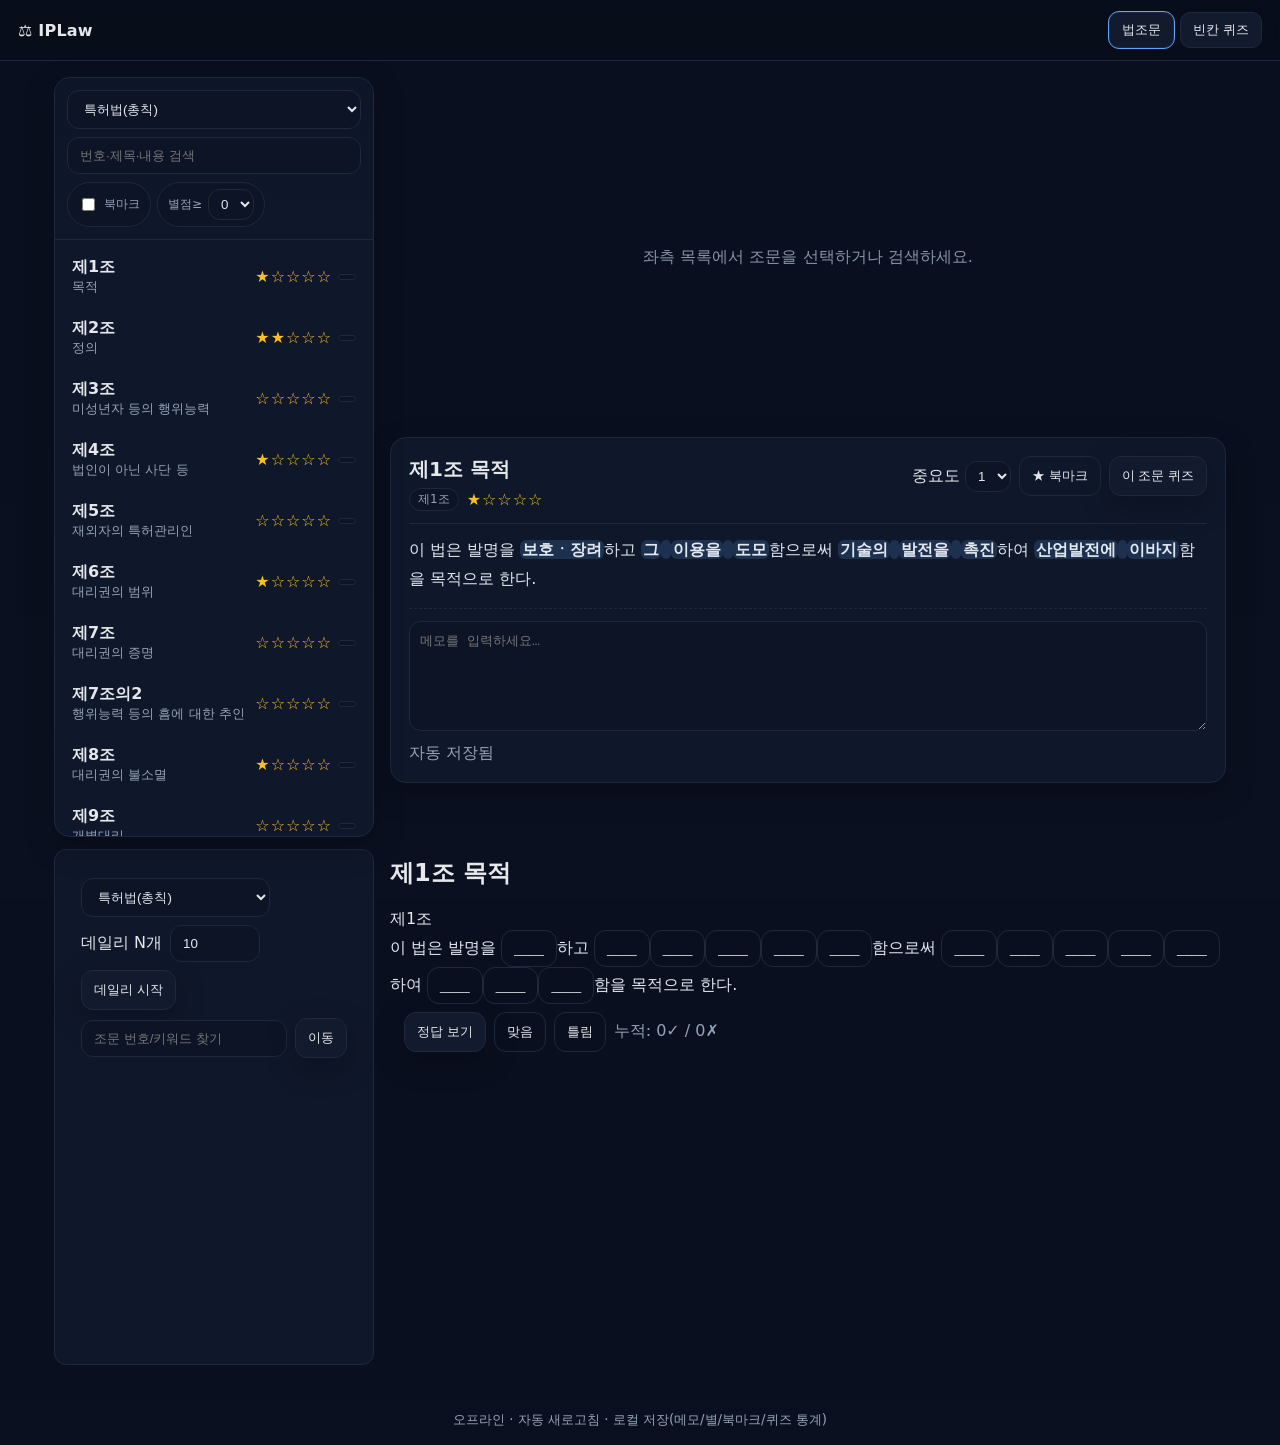
==== index.html @ 80c0fd1c "Add files via upload" ====
<!doctype html>
<html lang="ko">
<head>
  <meta charset="utf-8">
  <meta name="viewport" content="width=device-width, initial-scale=1, viewport-fit=cover">
  <title>IPLaw PWA</title>
  <link rel="manifest" href="./manifest.json">
  <meta name="theme-color" content="#0b1020">
  <meta name="apple-mobile-web-app-capable" content="yes">
  <meta name="apple-mobile-web-app-status-bar-style" content="black-translucent">
  <meta name="apple-mobile-web-app-title" content="IPLaw">
  <link rel="apple-touch-icon" href="./icons/icon-192.png">
  <link rel="stylesheet" href="./styles.css">
</head>
<body>
  <header class="topbar">
    <div class="brand">⚖️ IPLaw</div>
    <nav class="tabs">
      <button class="tab active" data-goto="statutes">법조문</button>
      <button class="tab" data-goto="cloze">빈칸 퀴즈</button>
      <button id="installBtn" class="btn ghost" hidden>설치</button>
    </nav>
  </header>

  <main class="wrap">
    <!-- 법조문 모드 -->
    <section id="screen-statutes" class="screen">
      <aside class="sidebar">
        <div class="side-header">
          <select id="lawSelect" class="input">
            <option value="patent" selected>특허법(총칙)</option>
            <option value="trademark" disabled>상표법(추가 예정)</option>
            <option value="design" disabled>디자인보호법(추가 예정)</option>
          </select>
          <input id="searchInput" class="input" placeholder="번호·제목·내용 검색">
          <div class="filters">
            <label class="chip"><input type="checkbox" id="onlyBookmarks"> 북마크</label>
            <label class="chip">별점≥
              <select id="minStars" class="input input-compact">
                <option value="0" selected>0</option><option>1</option><option>2</option><option>3</option><option>4</option><option>5</option>
              </select>
            </label>
          </div>
        </div>
        <div id="toc" class="toc"></div>
      </aside>

      <section class="content">
        <div class="empty">
          좌측 목록에서 조문을 선택하거나 검색하세요.
        </div>
        <article id="viewer" class="viewer" hidden>
          <div class="article-head">
            <div class="title">
              <h1 id="aTitle">제0조 제목</h1>
              <div class="meta">
                <span class="badge" id="aId">ID</span>
                <span class="stars" id="aStars">☆☆☆☆☆</span>
              </div>
            </div>
            <div class="actions">
              <label class="starset">중요도
                <select id="starSelect" class="input input-compact">
                  <option>0</option><option>1</option><option>2</option><option>3</option><option>4</option><option>5</option>
                </select>
              </label>
              <button id="bmBtn" class="btn ghost">★ 북마크</button>
              <button id="toQuiz" class="btn">이 조문 퀴즈</button>
            </div>
          </div>
          <div id="aBody" class="body"></div>
          <div class="note-area">
            <textarea id="noteInput" class="textarea" placeholder="메모를 입력하세요…"></textarea>
            <div class="note-row">
              <span id="noteStatus" class="muted">자동 저장됨</span>
              <div class="spacer"></div>
            </div>
          </div>
        </article>
      </section>
    </section>

    <!-- 빈칸 퀴즈 모드 -->
    <section id="screen-cloze" class="screen" hidden>
      <div class="panel">
        <div class="row gap wrap">
          <select id="lawSelectQuiz" class="input">
            <option value="patent" selected>특허법(총칙)</option>
            <option value="trademark" disabled>상표법(추가 예정)</option>
            <option value="design" disabled>디자인보호법(추가 예정)</option>
          </select>
          <label class="row gap"><span>데일리 N개</span>
            <input type="number" id="dailyCount" class="input" min="1" value="10" style="width:90px" />
          </label>
          <button id="startDaily" class="btn">데일리 시작</button>
          <input id="searchQuiz" class="input flex" placeholder="조문 번호/키워드 찾기" />
          <button id="gotoArticleQuiz" class="btn">이동</button>
        </div>
      </div>
      <article class="content">
        <div id="quizView" class="article"></div>
        <div class="row gap wrap" style="margin-top:8px">
          <button id="revealBtn" class="btn">정답 보기</button>
          <button id="markCorrect" class="btn ghost">맞음</button>
          <button id="markWrong" class="btn ghost">틀림</button>
          <span id="stats" class="muted"></span>
        </div>
      </article>
    </section>
  </main>

  <footer class="footer">
    <small>오프라인 · 자동 새로고침 · 로컬 저장(메모/별/북마크/퀴즈 통계)</small>
  </footer>

  <script type="module" src="./app.js"></script>
</body>
</html>
---- styles.css ----
:root{
  --bg:#0b1020; --card:#0f172a; --line:#1e293b; --fg:#e5e7eb; --muted:#94a3b8;
  --accent:#60a5fa; --ok:#22c55e; --warn:#f59e0b; --shadow:0 10px 30px rgba(0,0,0,.25);
}
*{box-sizing:border-box}
html,body{height:100%}
body{margin:0;background:linear-gradient(180deg,#0a0f1f 0%, #0b1020 100%);color:var(--fg);font-family:system-ui,-apple-system,Segoe UI,Roboto,Noto Sans KR,sans-serif;-webkit-font-smoothing:antialiased}
.topbar{position:sticky;top:0;z-index:10;display:flex;align-items:center;justify-content:space-between;padding:12px 18px;border-bottom:1px solid var(--line);backdrop-filter:blur(8px);background:rgba(8,12,24,.6)}
.brand{font-weight:800;letter-spacing:.2px}
.tabs{display:flex;gap:6px;align-items:center}
.tab{background:#121a2d;border:1px solid var(--line);color:var(--fg);padding:8px 12px;border-radius:10px;cursor:pointer}
.tab.active{outline:1px solid var(--accent)}
.btn{background:#121a2d;border:1px solid var(--line);color:var(--fg);padding:10px 12px;border-radius:12px;cursor:pointer;box-shadow:var(--shadow)}
.btn.ghost{background:transparent;box-shadow:none}
.input{background:#0c1426;border:1px solid var(--line);color:var(--fg);padding:10px 12px;border-radius:12px}
.input-compact{padding:6px 8px}
.wrap{max-width:1200px;margin:16px auto;padding:0 14px}
.screen{display:grid;grid-template-columns:320px 1fr;gap:16px}
.sidebar{background:var(--card);border:1px solid var(--line);border-radius:16px;overflow:hidden;box-shadow:var(--shadow);height:calc(100vh - 140px);position:sticky;top:76px;display:flex;flex-direction:column}
.side-header{padding:12px;display:grid;gap:8px;border-bottom:1px solid var(--line);background:linear-gradient(180deg,#0d1529 0,#0f172a 100%)}
.filters{display:flex;gap:6px;flex-wrap:wrap}
.chip{display:flex;align-items:center;gap:6px;background:#0c1426;border:1px solid var(--line);border-radius:999px;padding:6px 10px;font-size:12px;color:var(--muted)}
.toc{padding:6px;overflow:auto}
.toc-item{display:flex;align-items:center;justify-content:space-between;gap:8px;padding:10px;border-radius:12px;border:1px solid transparent;cursor:pointer}
.toc-item:hover{background:#0c1426;border-color:#132036}
.toc-title{display:flex;flex-direction:column}
.toc-title small{color:var(--muted)}
.badge{display:inline-flex;align-items:center;gap:6px;background:#0c1426;border:1px solid var(--line);color:var(--muted);border-radius:999px;padding:2px 8px;font-size:12px}
.stars{color:#fbbf24;letter-spacing:1px}
.content{min-height:60vh}
.content .empty{display:grid;place-items:center;height:40vh;color:var(--muted);opacity:.9}
.viewer{background:var(--card);border:1px solid var(--line);border-radius:16px;box-shadow:var(--shadow);padding:18px}
.article-head{display:flex;align-items:flex-start;justify-content:space-between;gap:12px;border-bottom:1px solid var(--line);padding-bottom:12px;margin-bottom:12px}
.title h1{margin:0 0 6px 0;font-size:20px;line-height:1.3}
.meta{display:flex;gap:8px;align-items:center}
.actions{display:flex;gap:8px;align-items:center}
.body{line-height:1.8;font-size:16px;color:#e2e8f0}
/* Remove highlight visuals completely */
.hl, .hl-blue, .hl-green, .hl-yellow, .hl-red { background: transparent !important; box-shadow: none !important; padding: 0 !important; }
.body b{background:rgba(96,165,250,.18);padding:0 2px;border-radius:6px}
.note-area{margin-top:14px;border-top:1px dashed var(--line);padding-top:12px}
.textarea{width:100%;min-height:110px;background:#0c1426;border:1px solid var(--line);color:var(--fg);border-radius:12px;padding:10px}
.note-row{display:flex;align-items:center;gap:8px;margin-top:8px}
.muted{color:var(--muted)}
.spacer{flex:1}
.footer{padding:16px;text-align:center;color:var(--muted)}
.panel{background:var(--card);border:1px solid var(--line);border-radius:12px;padding:12px;margin:12px 0}
.row{display:flex;align-items:center}.gap{gap:8px}.wrap{flex-wrap:wrap}.flex{flex:1}
@media (max-width:980px){.screen{grid-template-columns:1fr} .sidebar{position:static;height:auto}}
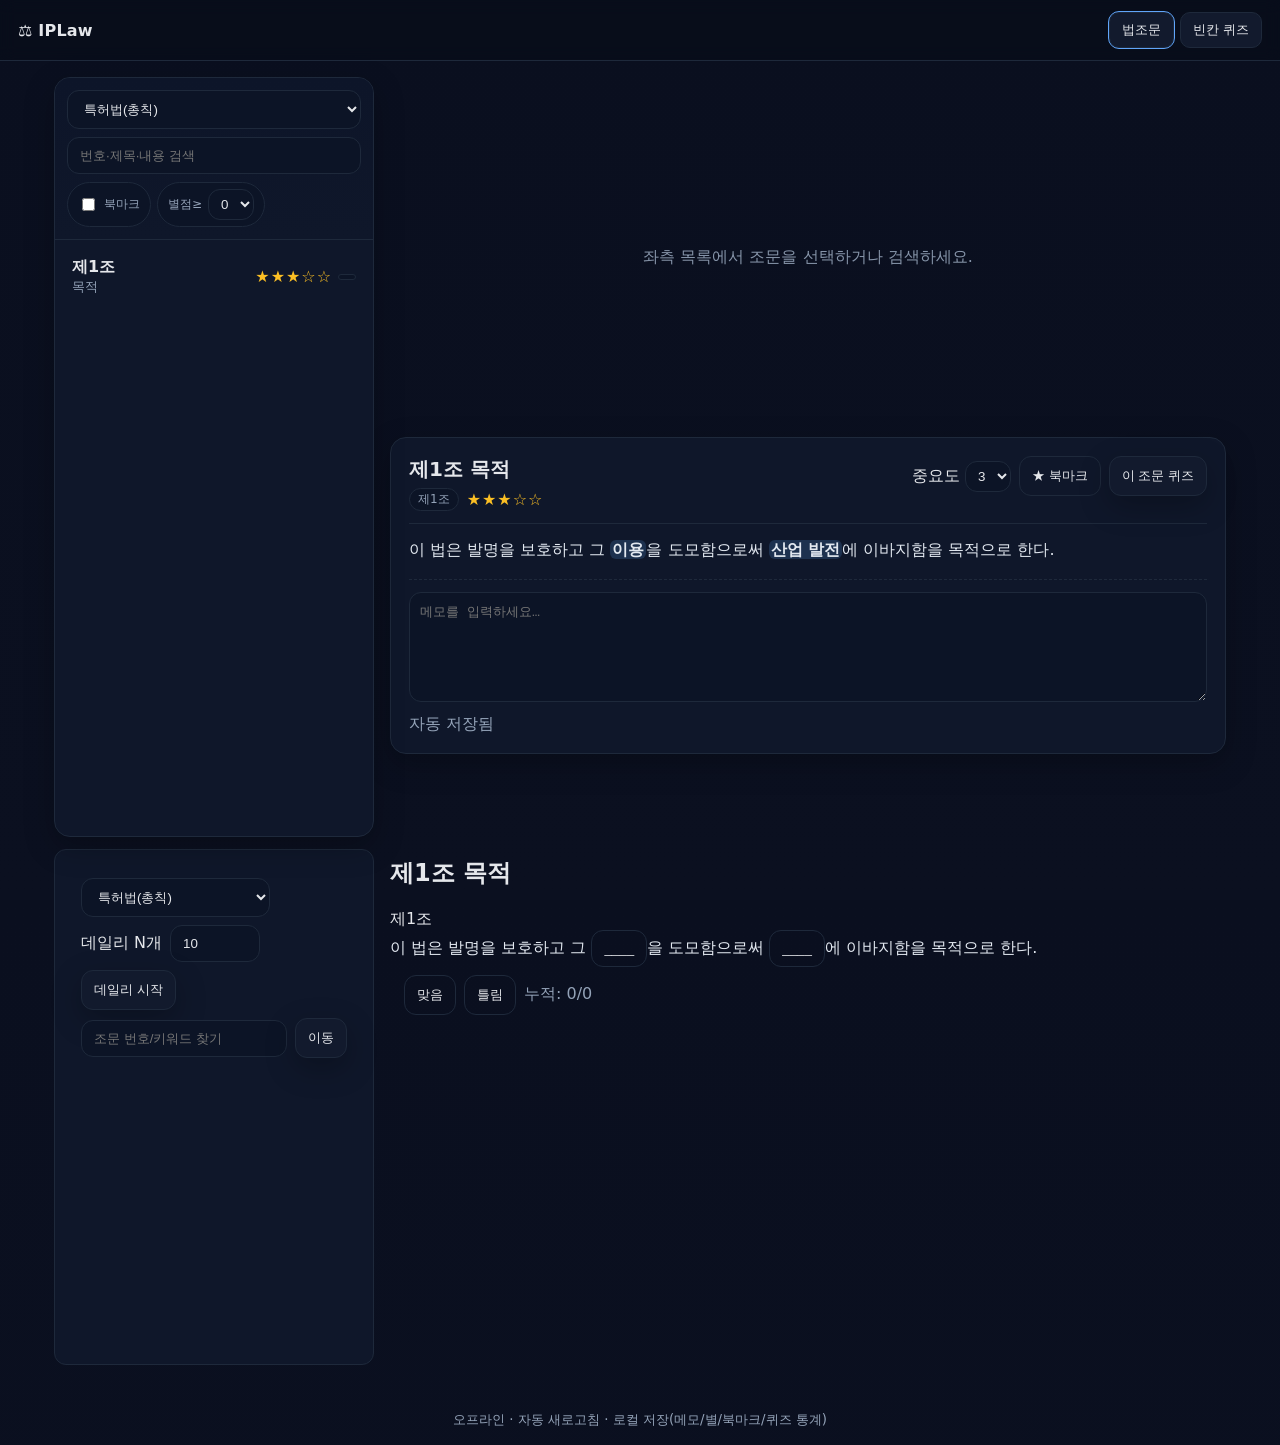
==== commit 620828f3: "Add files via upload" ====
--- a/index.html
+++ b/index.html
@@ -3,7 +3,7 @@
 <head>
   <meta charset="utf-8">
   <meta name="viewport" content="width=device-width, initial-scale=1, viewport-fit=cover">
-  <title>IPLaw PWA</title>
+  <title>IPLaw</title>
   <link rel="manifest" href="./manifest.json">
   <meta name="theme-color" content="#0b1020">
   <meta name="apple-mobile-web-app-capable" content="yes">
@@ -18,12 +18,11 @@
     <nav class="tabs">
       <button class="tab active" data-goto="statutes">법조문</button>
       <button class="tab" data-goto="cloze">빈칸 퀴즈</button>
-      <button id="installBtn" class="btn ghost" hidden>설치</button>
     </nav>
   </header>
 
   <main class="wrap">
-    <!-- 법조문 모드 -->
+    <!-- 법조문 모드: 오직 법조문만 -->
     <section id="screen-statutes" class="screen">
       <aside class="sidebar">
         <div class="side-header">
@@ -46,9 +45,7 @@
       </aside>
 
       <section class="content">
-        <div class="empty">
-          좌측 목록에서 조문을 선택하거나 검색하세요.
-        </div>
+        <div class="empty">좌측 목록에서 조문을 선택하거나 검색하세요.</div>
         <article id="viewer" class="viewer" hidden>
           <div class="article-head">
             <div class="title">
@@ -80,7 +77,7 @@
       </section>
     </section>
 
-    <!-- 빈칸 퀴즈 모드 -->
+    <!-- 빈칸 퀴즈 모드: 오직 빈칸만 (원문 텍스트 동시 표시 금지) -->
     <section id="screen-cloze" class="screen" hidden>
       <div class="panel">
         <div class="row gap wrap">
@@ -100,7 +97,6 @@
       <article class="content">
         <div id="quizView" class="article"></div>
         <div class="row gap wrap" style="margin-top:8px">
-          <button id="revealBtn" class="btn">정답 보기</button>
           <button id="markCorrect" class="btn ghost">맞음</button>
           <button id="markWrong" class="btn ghost">틀림</button>
           <span id="stats" class="muted"></span>
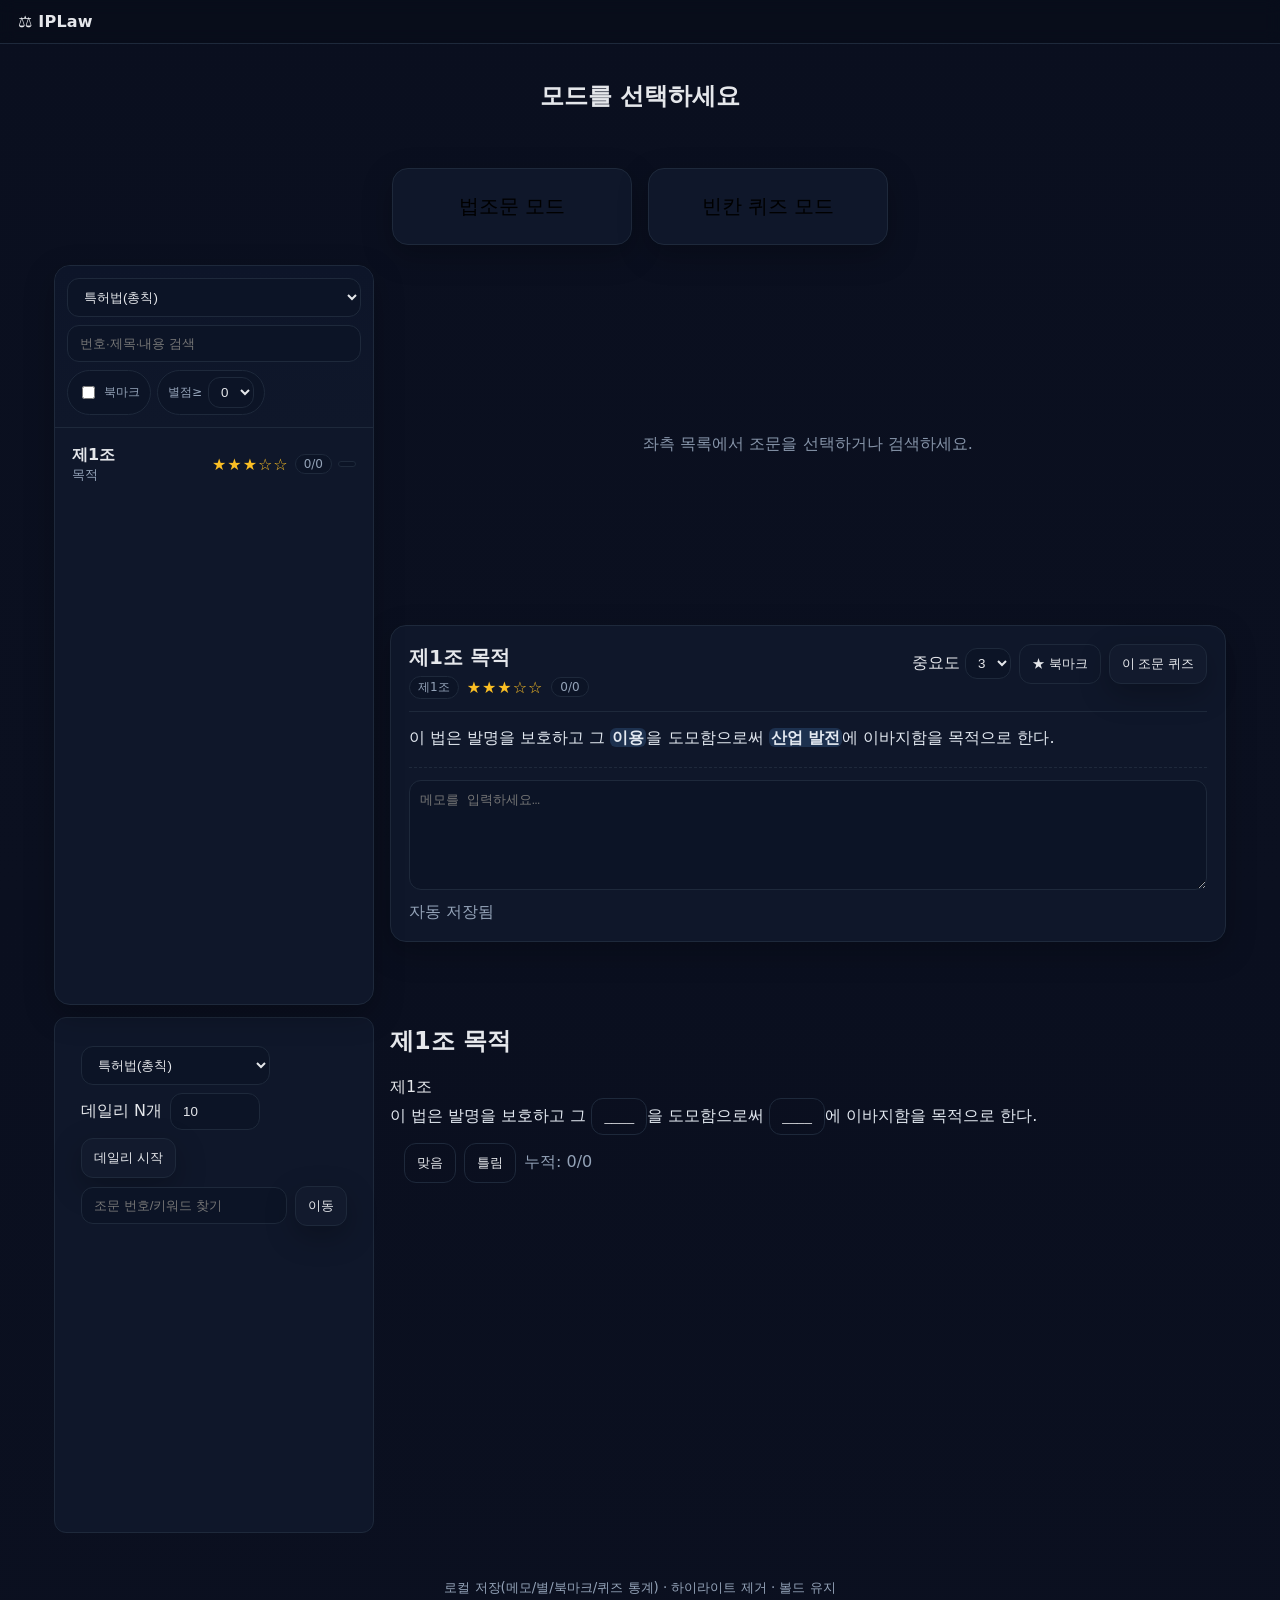
==== commit 77be9338: "Add files via upload" ====
--- a/index.html
+++ b/index.html
@@ -2,28 +2,28 @@
 <html lang="ko">
 <head>
   <meta charset="utf-8">
-  <meta name="viewport" content="width=device-width, initial-scale=1, viewport-fit=cover">
+  <meta name="viewport" content="width=device-width, initial-scale=1">
   <title>IPLaw</title>
-  <link rel="manifest" href="./manifest.json">
-  <meta name="theme-color" content="#0b1020">
-  <meta name="apple-mobile-web-app-capable" content="yes">
-  <meta name="apple-mobile-web-app-status-bar-style" content="black-translucent">
-  <meta name="apple-mobile-web-app-title" content="IPLaw">
-  <link rel="apple-touch-icon" href="./icons/icon-192.png">
-  <link rel="stylesheet" href="./styles.css">
+  <link rel="stylesheet" href="./styles.css?v=1">
 </head>
 <body>
   <header class="topbar">
+    <button id="backBtn" class="btn ghost" hidden>← 뒤로</button>
     <div class="brand">⚖️ IPLaw</div>
-    <nav class="tabs">
-      <button class="tab active" data-goto="statutes">법조문</button>
-      <button class="tab" data-goto="cloze">빈칸 퀴즈</button>
-    </nav>
   </header>
 
   <main class="wrap">
-    <!-- 법조문 모드: 오직 법조문만 -->
-    <section id="screen-statutes" class="screen">
+    <!-- 홈: 모드 선택 -->
+    <section id="screen-home" class="screen center">
+      <h1>모드를 선택하세요</h1>
+      <div class="grid2">
+        <button id="goStatutes" class="card big">법조문 모드</button>
+        <button id="goCloze" class="card big">빈칸 퀴즈 모드</button>
+      </div>
+    </section>
+
+    <!-- 법조문 모드 -->
+    <section id="screen-statutes" class="screen" hidden>
       <aside class="sidebar">
         <div class="side-header">
           <select id="lawSelect" class="input">
@@ -53,6 +53,7 @@
               <div class="meta">
                 <span class="badge" id="aId">ID</span>
                 <span class="stars" id="aStars">☆☆☆☆☆</span>
+                <span class="badge" id="aQuizStats">0/0</span>
               </div>
             </div>
             <div class="actions">
@@ -77,7 +78,7 @@
       </section>
     </section>
 
-    <!-- 빈칸 퀴즈 모드: 오직 빈칸만 (원문 텍스트 동시 표시 금지) -->
+    <!-- 빈칸 퀴즈 모드 -->
     <section id="screen-cloze" class="screen" hidden>
       <div class="panel">
         <div class="row gap wrap">
@@ -106,9 +107,9 @@
   </main>
 
   <footer class="footer">
-    <small>오프라인 · 자동 새로고침 · 로컬 저장(메모/별/북마크/퀴즈 통계)</small>
+    <small>로컬 저장(메모/별/북마크/퀴즈 통계) · 하이라이트 제거 · 볼드 유지</small>
   </footer>
 
-  <script type="module" src="./app.js"></script>
+  <script type="module" src="./app.js?v=1"></script>
 </body>
 </html>
--- a/styles.css
+++ b/styles.css
@@ -5,18 +5,19 @@
 *{box-sizing:border-box}
 html,body{height:100%}
 body{margin:0;background:linear-gradient(180deg,#0a0f1f 0%, #0b1020 100%);color:var(--fg);font-family:system-ui,-apple-system,Segoe UI,Roboto,Noto Sans KR,sans-serif;-webkit-font-smoothing:antialiased}
-.topbar{position:sticky;top:0;z-index:10;display:flex;align-items:center;justify-content:space-between;padding:12px 18px;border-bottom:1px solid var(--line);backdrop-filter:blur(8px);background:rgba(8,12,24,.6)}
+.topbar{position:sticky;top:0;z-index:10;display:flex;align-items:center;gap:12px;padding:12px 18px;border-bottom:1px solid var(--line);backdrop-filter:blur(8px);background:rgba(8,12,24,.6)}
 .brand{font-weight:800;letter-spacing:.2px}
-.tabs{display:flex;gap:6px;align-items:center}
-.tab{background:#121a2d;border:1px solid var(--line);color:var(--fg);padding:8px 12px;border-radius:10px;cursor:pointer}
-.tab.active{outline:1px solid var(--accent)}
 .btn{background:#121a2d;border:1px solid var(--line);color:var(--fg);padding:10px 12px;border-radius:12px;cursor:pointer;box-shadow:var(--shadow)}
 .btn.ghost{background:transparent;box-shadow:none}
 .input{background:#0c1426;border:1px solid var(--line);color:var(--fg);padding:10px 12px;border-radius:12px}
 .input-compact{padding:6px 8px}
 .wrap{max-width:1200px;margin:16px auto;padding:0 14px}
 .screen{display:grid;grid-template-columns:320px 1fr;gap:16px}
-.sidebar{background:var(--card);border:1px solid var(--line);border-radius:16px;overflow:hidden;box-shadow:var(--shadow);height:calc(100vh - 140px);position:sticky;top:76px;display:flex;flex-direction:column}
+.screen.center{grid-template-columns:1fr;text-align:center}
+.grid2{display:grid;grid-template-columns:repeat(2,minmax(240px,1fr));gap:16px;max-width:600px;margin:20px auto}
+.card{background:var(--card);border:1px solid var(--line);border-radius:16px;padding:24px;box-shadow:var(--shadow)}
+.card.big{font-size:20px}
+.sidebar{background:var(--card);border:1px solid var(--line);border-radius:16px;overflow:hidden;box-shadow:var(--shadow);height:calc(100vh - 160px);position:sticky;top:88px;display:flex;flex-direction:column}
 .side-header{padding:12px;display:grid;gap:8px;border-bottom:1px solid var(--line);background:linear-gradient(180deg,#0d1529 0,#0f172a 100%)}
 .filters{display:flex;gap:6px;flex-wrap:wrap}
 .chip{display:flex;align-items:center;gap:6px;background:#0c1426;border:1px solid var(--line);border-radius:999px;padding:6px 10px;font-size:12px;color:var(--muted)}
@@ -26,6 +27,7 @@
 .toc-title{display:flex;flex-direction:column}
 .toc-title small{color:var(--muted)}
 .badge{display:inline-flex;align-items:center;gap:6px;background:#0c1426;border:1px solid var(--line);color:var(--muted);border-radius:999px;padding:2px 8px;font-size:12px}
+.starbadges{display:flex;align-items:center;gap:6px}
 .stars{color:#fbbf24;letter-spacing:1px}
 .content{min-height:60vh}
 .content .empty{display:grid;place-items:center;height:40vh;color:var(--muted);opacity:.9}
@@ -46,4 +48,4 @@
 .footer{padding:16px;text-align:center;color:var(--muted)}
 .panel{background:var(--card);border:1px solid var(--line);border-radius:12px;padding:12px;margin:12px 0}
 .row{display:flex;align-items:center}.gap{gap:8px}.wrap{flex-wrap:wrap}.flex{flex:1}
-@media (max-width:980px){.screen{grid-template-columns:1fr} .sidebar{position:static;height:auto}}
+@media (max-width:980px){.screen{grid-template-columns:1fr} .sidebar{position:static;height:auto} .grid2{grid-template-columns:1fr}}
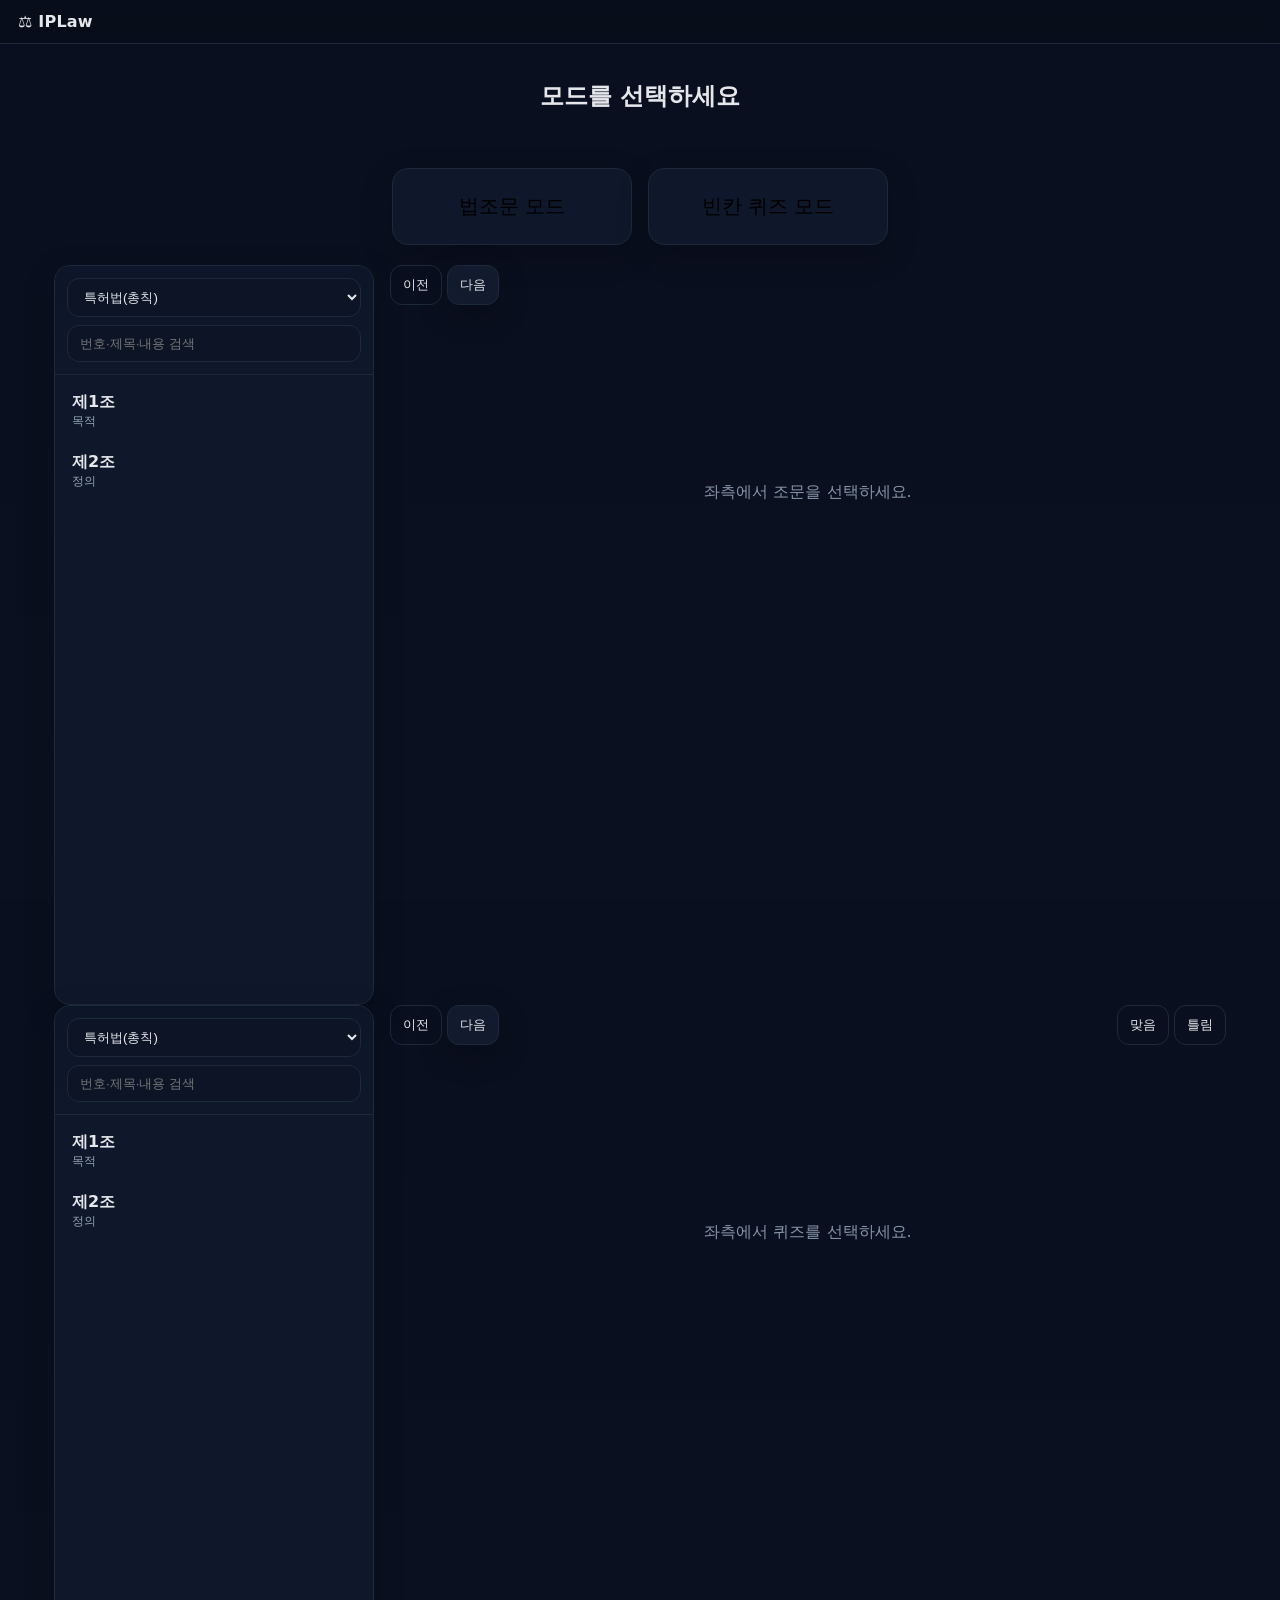
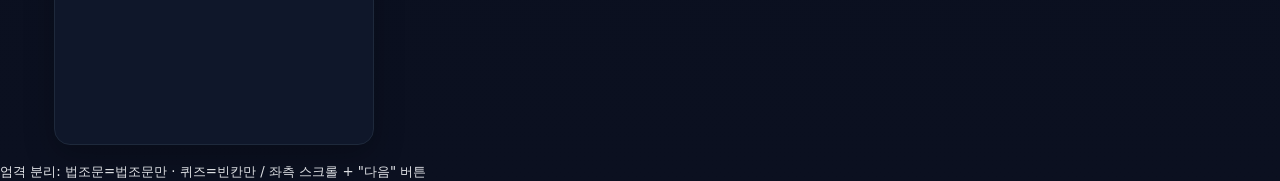
==== commit ea860d4d: "Add files via upload" ====
--- a/index.html
+++ b/index.html
@@ -18,96 +18,78 @@
       <h1>모드를 선택하세요</h1>
       <div class="grid2">
         <button id="goStatutes" class="card big">법조문 모드</button>
-        <button id="goCloze" class="card big">빈칸 퀴즈 모드</button>
+        <button id="goQuiz" class="card big">빈칸 퀴즈 모드</button>
       </div>
     </section>
 
-    <!-- 법조문 모드 -->
+    <!-- 법조문 모드 (법조문만) -->
     <section id="screen-statutes" class="screen" hidden>
       <aside class="sidebar">
         <div class="side-header">
-          <select id="lawSelect" class="input">
+          <select id="lawSelectStat" class="input">
             <option value="patent" selected>특허법(총칙)</option>
-            <option value="trademark" disabled>상표법(추가 예정)</option>
-            <option value="design" disabled>디자인보호법(추가 예정)</option>
           </select>
-          <input id="searchInput" class="input" placeholder="번호·제목·내용 검색">
-          <div class="filters">
-            <label class="chip"><input type="checkbox" id="onlyBookmarks"> 북마크</label>
-            <label class="chip">별점≥
-              <select id="minStars" class="input input-compact">
-                <option value="0" selected>0</option><option>1</option><option>2</option><option>3</option><option>4</option><option>5</option>
-              </select>
-            </label>
-          </div>
+          <input id="searchStat" class="input" placeholder="번호·제목·내용 검색">
         </div>
-        <div id="toc" class="toc"></div>
+        <div id="tocStat" class="toc"></div>
       </aside>
 
       <section class="content">
-        <div class="empty">좌측 목록에서 조문을 선택하거나 검색하세요.</div>
-        <article id="viewer" class="viewer" hidden>
-          <div class="article-head">
-            <div class="title">
-              <h1 id="aTitle">제0조 제목</h1>
-              <div class="meta">
-                <span class="badge" id="aId">ID</span>
-                <span class="stars" id="aStars">☆☆☆☆☆</span>
-                <span class="badge" id="aQuizStats">0/0</span>
-              </div>
-            </div>
-            <div class="actions">
-              <label class="starset">중요도
-                <select id="starSelect" class="input input-compact">
-                  <option>0</option><option>1</option><option>2</option><option>3</option><option>4</option><option>5</option>
-                </select>
-              </label>
-              <button id="bmBtn" class="btn ghost">★ 북마크</button>
-              <button id="toQuiz" class="btn">이 조문 퀴즈</button>
-            </div>
+        <div class="content-header">
+          <div class="row gap">
+            <button id="prevStat" class="btn ghost">이전</button>
+            <button id="nextStat" class="btn">다음</button>
           </div>
-          <div id="aBody" class="body"></div>
+        </div>
+        <article id="viewerStat" class="viewer" hidden>
+          <h1 id="titleStat">제0조 제목</h1>
+          <div id="bodyStat" class="body"></div>
           <div class="note-area">
-            <textarea id="noteInput" class="textarea" placeholder="메모를 입력하세요…"></textarea>
+            <textarea id="noteStat" class="textarea" placeholder="메모를 입력하세요…"></textarea>
             <div class="note-row">
               <span id="noteStatus" class="muted">자동 저장됨</span>
-              <div class="spacer"></div>
             </div>
           </div>
         </article>
+        <div id="emptyStat" class="empty">좌측에서 조문을 선택하세요.</div>
       </section>
     </section>
 
-    <!-- 빈칸 퀴즈 모드 -->
-    <section id="screen-cloze" class="screen" hidden>
-      <div class="panel">
-        <div class="row gap wrap">
+    <!-- 빈칸 퀴즈 모드 (빈칸만) -->
+    <section id="screen-quiz" class="screen" hidden>
+      <aside class="sidebar">
+        <div class="side-header">
           <select id="lawSelectQuiz" class="input">
             <option value="patent" selected>특허법(총칙)</option>
-            <option value="trademark" disabled>상표법(추가 예정)</option>
-            <option value="design" disabled>디자인보호법(추가 예정)</option>
           </select>
-          <label class="row gap"><span>데일리 N개</span>
-            <input type="number" id="dailyCount" class="input" min="1" value="10" style="width:90px" />
-          </label>
-          <button id="startDaily" class="btn">데일리 시작</button>
-          <input id="searchQuiz" class="input flex" placeholder="조문 번호/키워드 찾기" />
-          <button id="gotoArticleQuiz" class="btn">이동</button>
+          <input id="searchQuiz" class="input" placeholder="번호·제목·내용 검색">
         </div>
-      </div>
-      <article class="content">
-        <div id="quizView" class="article"></div>
-        <div class="row gap wrap" style="margin-top:8px">
-          <button id="markCorrect" class="btn ghost">맞음</button>
-          <button id="markWrong" class="btn ghost">틀림</button>
-          <span id="stats" class="muted"></span>
+        <div id="tocQuiz" class="toc"></div>
+      </aside>
+
+      <section class="content">
+        <div class="content-header">
+          <div class="row gap">
+            <button id="prevQuiz" class="btn ghost">이전</button>
+            <button id="nextQuiz" class="btn">다음</button>
+          </div>
+          <div class="row gap">
+            <button id="markCorrect" class="btn ghost">맞음</button>
+            <button id="markWrong" class="btn ghost">틀림</button>
+            <span id="stats" class="muted"></span>
+          </div>
         </div>
-      </article>
+        <article id="viewerQuiz" class="viewer" hidden>
+          <h1 id="titleQuiz">제0조 제목</h1>
+          <div id="bodyQuiz" class="body"></div>
+        </article>
+        <div id="emptyQuiz" class="empty">좌측에서 퀴즈를 선택하세요.</div>
+      </section>
     </section>
   </main>
 
   <footer class="footer">
-    <small>로컬 저장(메모/별/북마크/퀴즈 통계) · 하이라이트 제거 · 볼드 유지</small>
+    <small>엄격 분리: 법조문=법조문만 · 퀴즈=빈칸만 / 좌측 스크롤 + "다음" 버튼</small>
   </footer>
 
   <script type="module" src="./app.js?v=1"></script>
--- a/styles.css
+++ b/styles.css
@@ -10,7 +10,6 @@
 .btn{background:#121a2d;border:1px solid var(--line);color:var(--fg);padding:10px 12px;border-radius:12px;cursor:pointer;box-shadow:var(--shadow)}
 .btn.ghost{background:transparent;box-shadow:none}
 .input{background:#0c1426;border:1px solid var(--line);color:var(--fg);padding:10px 12px;border-radius:12px}
-.input-compact{padding:6px 8px}
 .wrap{max-width:1200px;margin:16px auto;padding:0 14px}
 .screen{display:grid;grid-template-columns:320px 1fr;gap:16px}
 .screen.center{grid-template-columns:1fr;text-align:center}
@@ -19,23 +18,13 @@
 .card.big{font-size:20px}
 .sidebar{background:var(--card);border:1px solid var(--line);border-radius:16px;overflow:hidden;box-shadow:var(--shadow);height:calc(100vh - 160px);position:sticky;top:88px;display:flex;flex-direction:column}
 .side-header{padding:12px;display:grid;gap:8px;border-bottom:1px solid var(--line);background:linear-gradient(180deg,#0d1529 0,#0f172a 100%)}
-.filters{display:flex;gap:6px;flex-wrap:wrap}
-.chip{display:flex;align-items:center;gap:6px;background:#0c1426;border:1px solid var(--line);border-radius:999px;padding:6px 10px;font-size:12px;color:var(--muted)}
 .toc{padding:6px;overflow:auto}
 .toc-item{display:flex;align-items:center;justify-content:space-between;gap:8px;padding:10px;border-radius:12px;border:1px solid transparent;cursor:pointer}
 .toc-item:hover{background:#0c1426;border-color:#132036}
-.toc-title{display:flex;flex-direction:column}
-.toc-title small{color:var(--muted)}
-.badge{display:inline-flex;align-items:center;gap:6px;background:#0c1426;border:1px solid var(--line);color:var(--muted);border-radius:999px;padding:2px 8px;font-size:12px}
-.starbadges{display:flex;align-items:center;gap:6px}
-.stars{color:#fbbf24;letter-spacing:1px}
 .content{min-height:60vh}
+.content-header{display:flex;align-items:center;justify-content:space-between;margin-bottom:8px}
 .content .empty{display:grid;place-items:center;height:40vh;color:var(--muted);opacity:.9}
 .viewer{background:var(--card);border:1px solid var(--line);border-radius:16px;box-shadow:var(--shadow);padding:18px}
-.article-head{display:flex;align-items:flex-start;justify-content:space-between;gap:12px;border-bottom:1px solid var(--line);padding-bottom:12px;margin-bottom:12px}
-.title h1{margin:0 0 6px 0;font-size:20px;line-height:1.3}
-.meta{display:flex;gap:8px;align-items:center}
-.actions{display:flex;gap:8px;align-items:center}
 .body{line-height:1.8;font-size:16px;color:#e2e8f0}
 /* Remove highlight visuals completely */
 .hl, .hl-blue, .hl-green, .hl-yellow, .hl-red { background: transparent !important; box-shadow: none !important; padding: 0 !important; }
@@ -44,8 +33,4 @@
 .textarea{width:100%;min-height:110px;background:#0c1426;border:1px solid var(--line);color:var(--fg);border-radius:12px;padding:10px}
 .note-row{display:flex;align-items:center;gap:8px;margin-top:8px}
 .muted{color:var(--muted)}
-.spacer{flex:1}
-.footer{padding:16px;text-align:center;color:var(--muted)}
-.panel{background:var(--card);border:1px solid var(--line);border-radius:12px;padding:12px;margin:12px 0}
-.row{display:flex;align-items:center}.gap{gap:8px}.wrap{flex-wrap:wrap}.flex{flex:1}
 @media (max-width:980px){.screen{grid-template-columns:1fr} .sidebar{position:static;height:auto} .grid2{grid-template-columns:1fr}}
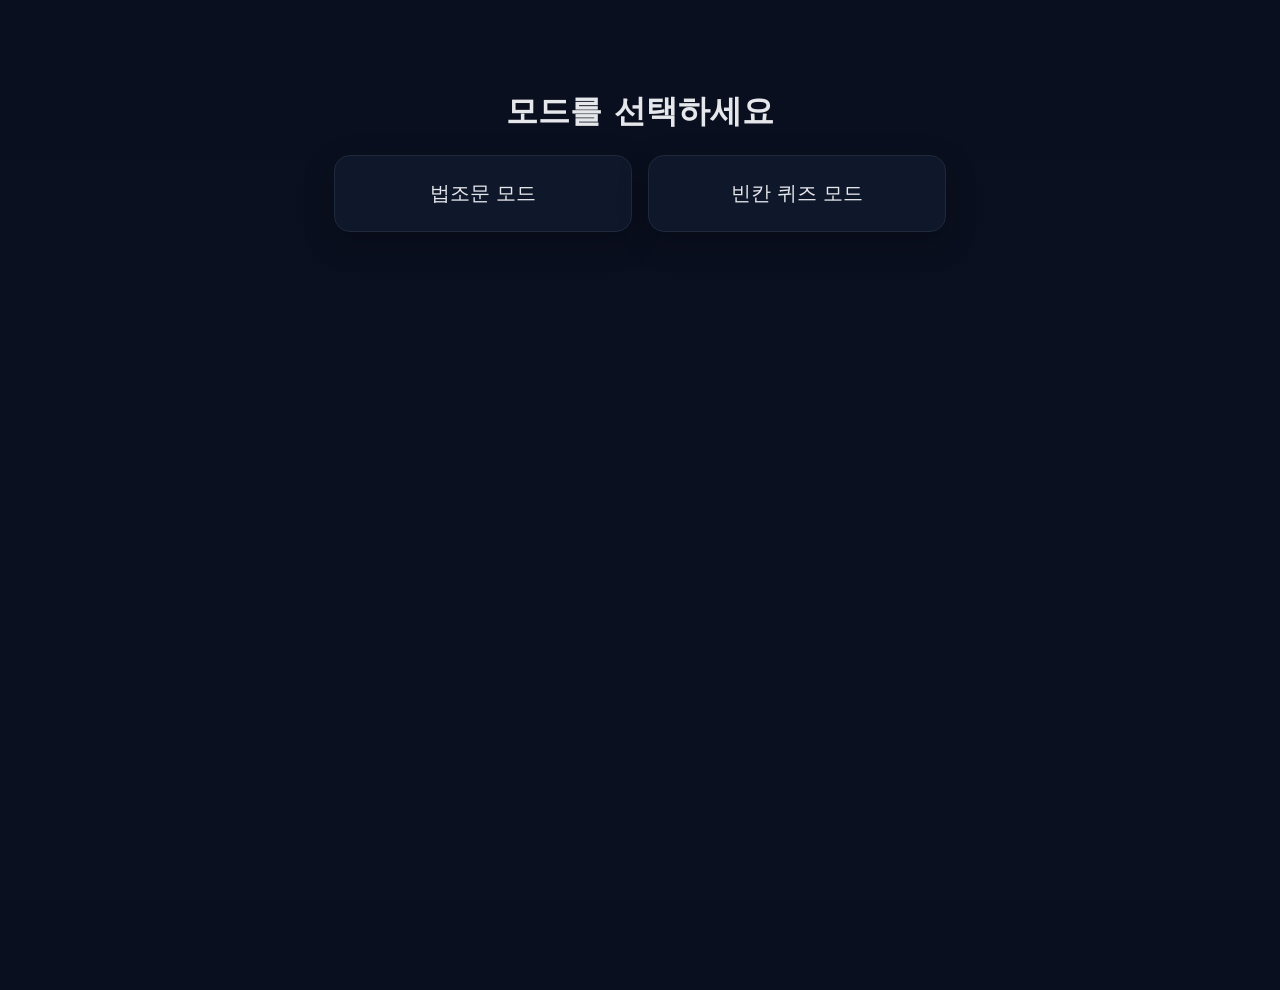
==== commit bbbfde91: "Add files via upload" ====
--- a/index.html
+++ b/index.html
@@ -7,91 +7,12 @@
   <link rel="stylesheet" href="./styles.css?v=1">
 </head>
 <body>
-  <header class="topbar">
-    <button id="backBtn" class="btn ghost" hidden>← 뒤로</button>
-    <div class="brand">⚖️ IPLaw</div>
-  </header>
-
-  <main class="wrap">
-    <!-- 홈: 모드 선택 -->
-    <section id="screen-home" class="screen center">
-      <h1>모드를 선택하세요</h1>
-      <div class="grid2">
-        <button id="goStatutes" class="card big">법조문 모드</button>
-        <button id="goQuiz" class="card big">빈칸 퀴즈 모드</button>
-      </div>
-    </section>
-
-    <!-- 법조문 모드 (법조문만) -->
-    <section id="screen-statutes" class="screen" hidden>
-      <aside class="sidebar">
-        <div class="side-header">
-          <select id="lawSelectStat" class="input">
-            <option value="patent" selected>특허법(총칙)</option>
-          </select>
-          <input id="searchStat" class="input" placeholder="번호·제목·내용 검색">
-        </div>
-        <div id="tocStat" class="toc"></div>
-      </aside>
-
-      <section class="content">
-        <div class="content-header">
-          <div class="row gap">
-            <button id="prevStat" class="btn ghost">이전</button>
-            <button id="nextStat" class="btn">다음</button>
-          </div>
-        </div>
-        <article id="viewerStat" class="viewer" hidden>
-          <h1 id="titleStat">제0조 제목</h1>
-          <div id="bodyStat" class="body"></div>
-          <div class="note-area">
-            <textarea id="noteStat" class="textarea" placeholder="메모를 입력하세요…"></textarea>
-            <div class="note-row">
-              <span id="noteStatus" class="muted">자동 저장됨</span>
-            </div>
-          </div>
-        </article>
-        <div id="emptyStat" class="empty">좌측에서 조문을 선택하세요.</div>
-      </section>
-    </section>
-
-    <!-- 빈칸 퀴즈 모드 (빈칸만) -->
-    <section id="screen-quiz" class="screen" hidden>
-      <aside class="sidebar">
-        <div class="side-header">
-          <select id="lawSelectQuiz" class="input">
-            <option value="patent" selected>특허법(총칙)</option>
-          </select>
-          <input id="searchQuiz" class="input" placeholder="번호·제목·내용 검색">
-        </div>
-        <div id="tocQuiz" class="toc"></div>
-      </aside>
-
-      <section class="content">
-        <div class="content-header">
-          <div class="row gap">
-            <button id="prevQuiz" class="btn ghost">이전</button>
-            <button id="nextQuiz" class="btn">다음</button>
-          </div>
-          <div class="row gap">
-            <button id="markCorrect" class="btn ghost">맞음</button>
-            <button id="markWrong" class="btn ghost">틀림</button>
-            <span id="stats" class="muted"></span>
-          </div>
-        </div>
-        <article id="viewerQuiz" class="viewer" hidden>
-          <h1 id="titleQuiz">제0조 제목</h1>
-          <div id="bodyQuiz" class="body"></div>
-        </article>
-        <div id="emptyQuiz" class="empty">좌측에서 퀴즈를 선택하세요.</div>
-      </section>
-    </section>
+  <main class="home">
+    <h1>모드를 선택하세요</h1>
+    <div class="grid2">
+      <a class="card big" href="./statutes.html">법조문 모드</a>
+      <a class="card big" href="./quiz.html">빈칸 퀴즈 모드</a>
+    </div>
   </main>
-
-  <footer class="footer">
-    <small>엄격 분리: 법조문=법조문만 · 퀴즈=빈칸만 / 좌측 스크롤 + "다음" 버튼</small>
-  </footer>
-
-  <script type="module" src="./app.js?v=1"></script>
 </body>
 </html>
--- a/styles.css
+++ b/styles.css
@@ -12,9 +12,9 @@
 .input{background:#0c1426;border:1px solid var(--line);color:var(--fg);padding:10px 12px;border-radius:12px}
 .wrap{max-width:1200px;margin:16px auto;padding:0 14px}
 .screen{display:grid;grid-template-columns:320px 1fr;gap:16px}
-.screen.center{grid-template-columns:1fr;text-align:center}
-.grid2{display:grid;grid-template-columns:repeat(2,minmax(240px,1fr));gap:16px;max-width:600px;margin:20px auto}
-.card{background:var(--card);border:1px solid var(--line);border-radius:16px;padding:24px;box-shadow:var(--shadow)}
+.home{max-width:640px;margin:10vh auto;padding:0 14px;text-align:center}
+.grid2{display:grid;grid-template-columns:repeat(2,minmax(240px,1fr));gap:16px;margin-top:20px}
+.card{display:grid;place-items:center;background:var(--card);border:1px solid var(--line);border-radius:16px;padding:24px;box-shadow:var(--shadow);text-decoration:none;color:var(--fg)}
 .card.big{font-size:20px}
 .sidebar{background:var(--card);border:1px solid var(--line);border-radius:16px;overflow:hidden;box-shadow:var(--shadow);height:calc(100vh - 160px);position:sticky;top:88px;display:flex;flex-direction:column}
 .side-header{padding:12px;display:grid;gap:8px;border-bottom:1px solid var(--line);background:linear-gradient(180deg,#0d1529 0,#0f172a 100%)}
